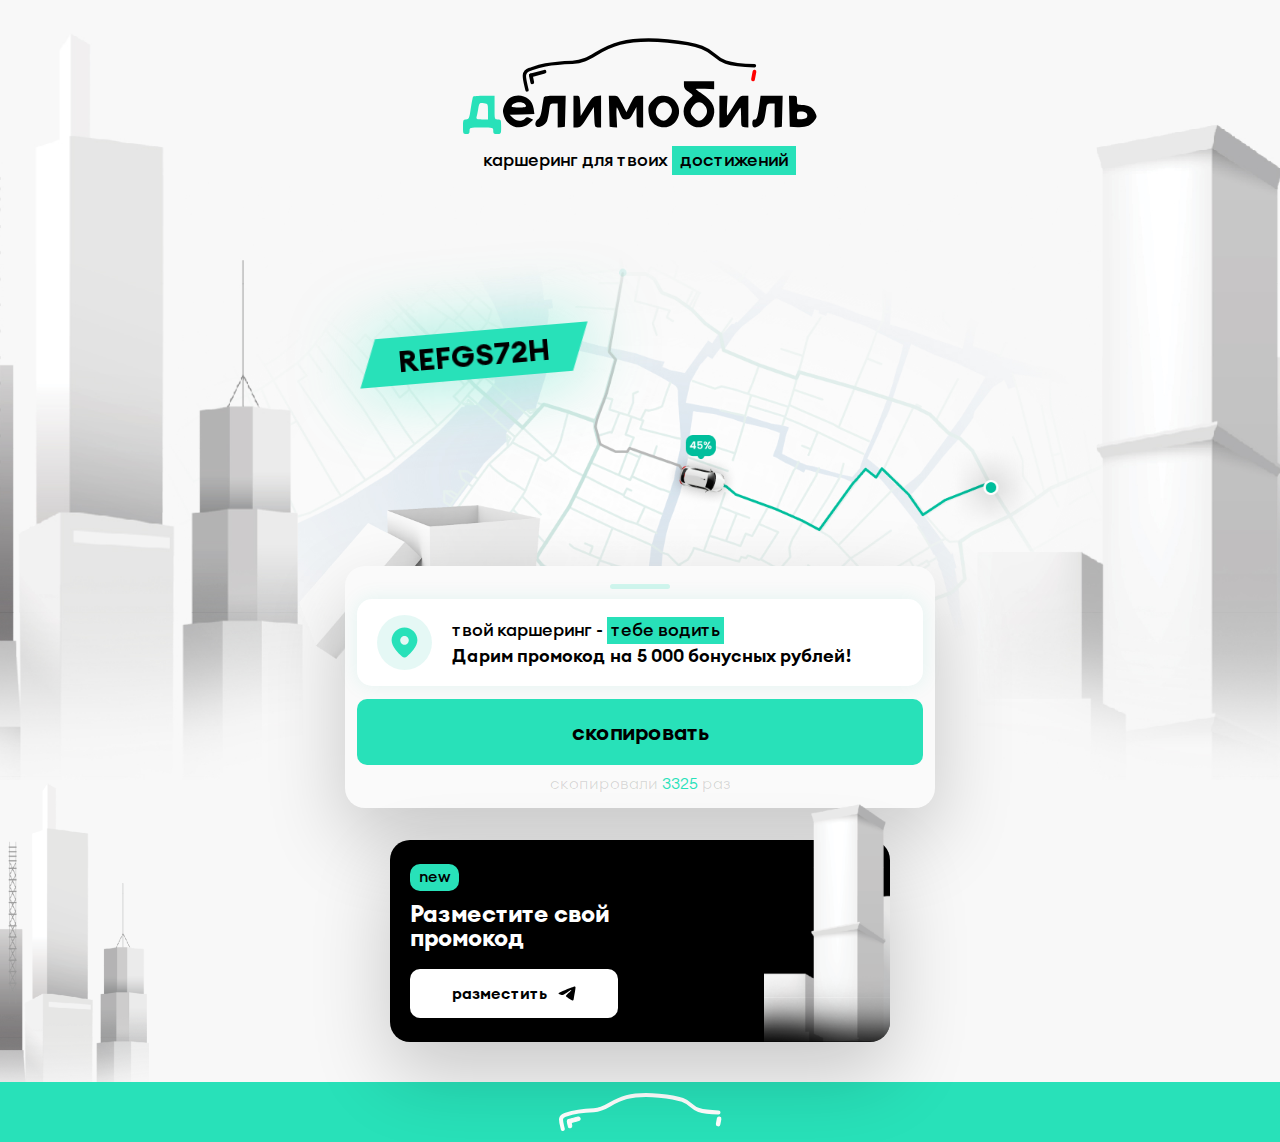
==== 2.html @ f7363f33 "new fix" ====
<!DOCTYPE html>
<html lang="ru">

<head>
    <meta charset="UTF-8">
    <meta name="viewport" content="width=device-width, initial-scale=1.0">
    <title>Делимобиль</title>
    <meta name="theme-color" content="#F8F8F8">
    <link rel="shortcut icon" href="favicon.ico" type="image/x-icon">
    <link rel="stylesheet" href="./fonts/stylesheet.css">
    <link rel="stylesheet" href="./css/style.css?=456">

</head>

<body>
    <main>
        <div class="logo">
            <img src="img/logo.svg" alt="logo">
            <h1>каршеринг для твоих <mark>достижений</mark></h1>
        </div>

        <p class="code" id="qrCodeText">REFGS72H</p>

        <div class="item">
            <p class="fx">
                <img src="img/pin.svg" alt="pin">
                <span>твой каршеринг - <mark>тебе водить</mark> <br>
                    <strong>Дарим промокод на 5 000 бонусных рублей!</strong>
                </span>
            </p>
            <button class="btn" id="qrBtn">скопировать</button>
            <p class="copied">скопировали <span id="amount">3325</span> раз</p>
        </div>
    </main>

    <section class="poster">
        <div class="post">
            <span class="post__tag">new</span>
            <h2 class="post__heading">Разместите свой промокод</h2>
            <a href="#" class="btn__white fx">разместить <img src="img/telegram.svg" alt="#"></a>
            <img src="img/city1.png" alt="i" loading="lazy" class="post__img">
        </div>
        <img src="img/city2.png" alt="i" loading="lazy" class="poster__img">
    </section>

    <footer><img src="img/contur.svg" alt="Делимобиль" title="Делимобиль"></footer>

    <script src="js/code.js"></script>
    <script src="js/script.js"></script>
</body>

</html>
---- fonts/stylesheet.css ----
@font-face {
    font-family: 'Euclid Circular A';
    src: url('EuclidCircularA-Bold.woff2') format('woff2'),
        url('EuclidCircularA-Bold.woff') format('woff');
    font-weight: bold;
    font-style: normal;
}

@font-face {
    font-family: 'Euclid Circular A';
    src: url('EuclidCircularA-Light.woff2') format('woff2'),
        url('EuclidCircularA-Light.woff') format('woff');
    font-weight: 300;
    font-style: normal;
}

@font-face {
    font-family: 'Euclid Circular A';
    src: url('EuclidCircularA-SemiBold.woff2') format('woff2'),
        url('EuclidCircularA-SemiBold.woff') format('woff');
    font-weight: 600;
    font-style: normal;
}

@font-face {
    font-family: 'Euclid Circular A';
    src: url('EuclidCircularA-Medium.woff2') format('woff2'),
        url('EuclidCircularA-Medium.woff') format('woff');
    font-weight: 500;
    font-style: normal;
}
---- css/style.css ----
html{font-family:sans-serif;-ms-text-size-adjust:100%;-webkit-text-size-adjust:100%}body{margin:0}article,aside,details,figcaption,figure,footer,header,hgroup,main,nav,section,summary{display:block}audio,canvas,progress,video{display:inline-block;vertical-align:baseline}audio:not([controls]){display:none;height:0}[hidden],template{display:none}a{background:rgba(0,0,0,0)}a:active,a:hover{outline:0}abbr[title]{border-bottom:1px dotted}b,strong{font-weight:bold}dfn{font-style:italic}h1{font-size:2em;margin:.67em 0}mark{background:#ff0;color:#000}small{font-size:80%}sub,sup{font-size:75%;line-height:0;position:relative;vertical-align:baseline}sup{top:-0.5em}sub{bottom:-0.25em}img{border:0}svg:not(:root){overflow:hidden}figure{margin:1em 40px}hr{-moz-box-sizing:content-box;-webkit-box-sizing:content-box;box-sizing:content-box;height:0}pre{overflow:auto}code,kbd,pre,samp{font-family:monospace,monospace;font-size:1em}button,input,optgroup,select,textarea{color:inherit;font:inherit;margin:0}button{overflow:visible}button,select{text-transform:none}button,html input[type=button],input[type=reset],input[type=submit]{-webkit-appearance:button;cursor:pointer}button[disabled],html input[disabled]{cursor:default}button::-moz-focus-inner,input::-moz-focus-inner{border:0;padding:0}input{line-height:normal}input[type=checkbox],input[type=radio]{-webkit-box-sizing:border-box;-moz-box-sizing:border-box;box-sizing:border-box;padding:0}input[type=number]::-webkit-inner-spin-button,input[type=number]::-webkit-outer-spin-button{height:auto}input[type=search]{-webkit-appearance:textfield;-moz-box-sizing:content-box;-webkit-box-sizing:content-box;box-sizing:content-box}input[type=search]::-webkit-search-cancel-button,input[type=search]::-webkit-search-decoration{-webkit-appearance:none}legend{border:0;padding:0}textarea{overflow:auto}optgroup{font-weight:bold}table{border-collapse:collapse;border-spacing:0}td,th{padding:0}*{padding:0;margin:0;-webkit-box-sizing:border-box;-moz-box-sizing:border-box;box-sizing:border-box;border:none;outline:none}html{scroll-behavior:smooth}body{min-height:100vh;color:#000;background-color:#f8f8f8;font-family:"Euclid Circular A",sans-serif;display:-webkit-box;display:-webkit-flex;display:-moz-box;display:-ms-flexbox;display:flex;-webkit-box-orient:vertical;-webkit-box-direction:normal;-webkit-flex-direction:column;-moz-box-orient:vertical;-moz-box-direction:normal;-ms-flex-direction:column;flex-direction:column}img{max-width:100%}a,button{display:inline-block;text-decoration:none;-webkit-transition:all ease .2s;-o-transition:all ease .2s;-moz-transition:all ease .2s;transition:all ease .2s;background-color:rgba(0,0,0,0)}a:active,button:active{-webkit-transform:scale(0.98);-moz-transform:scale(0.98);-ms-transform:scale(0.98);-o-transform:scale(0.98);transform:scale(0.98)}a img,button img{display:block}strong{font-weight:600}mark{background-color:#28e1b9;color:#000;display:inline-block;padding:2px 8px 4px}.btn{font-size:24px;line-height:30.43px;font-weight:600;display:block;-webkit-border-radius:10px;-moz-border-radius:10px;border-radius:10px;color:#000;background-color:#28e1b9;padding:25px;position:relative;z-index:1;overflow:hidden;-webkit-transition:.3s ease all;-o-transition:.3s ease all;-moz-transition:.3s ease all;transition:.3s ease all}.btn::before,.btn::after{content:"скопировано";position:absolute;top:120%;left:50%;-webkit-transform:translate(-50%, -50%);-moz-transform:translate(-50%, -50%);-ms-transform:translate(-50%, -50%);-o-transform:translate(-50%, -50%);transform:translate(-50%, -50%);z-index:-1;color:#000;-webkit-transition:.7s ease all;-o-transition:.7s ease all;-moz-transition:.7s ease all;transition:.7s ease all;overflow:hidden;opacity:0}.btn::after{content:"";-webkit-transition:1s ease all;-o-transition:1s ease all;-moz-transition:1s ease all;transition:1s ease all;opacity:1;width:100%;height:600px;top:50%;-webkit-border-radius:50%;-moz-border-radius:50%;border-radius:50%;-webkit-transform:translate(-50%, 0%) scale(0);-moz-transform:translate(-50%, 0%) scale(0);-ms-transform:translate(-50%, 0%) scale(0);-o-transform:translate(-50%, 0%) scale(0);transform:translate(-50%, 0%) scale(0);background-color:#d2f5ed;z-index:-1111}.btn[disabled]{background-color:rgba(0,0,0,0);pointer-events:none;color:rgba(0,0,0,0)}.btn[disabled]::before{top:50%;opacity:1}.btn[disabled]::after{-webkit-transform:translate(-50%, -50%) scale(1);-moz-transform:translate(-50%, -50%) scale(1);-ms-transform:translate(-50%, -50%) scale(1);-o-transform:translate(-50%, -50%) scale(1);transform:translate(-50%, -50%) scale(1)}.btn__white{font-weight:600;display:-webkit-inline-box !important;display:-webkit-inline-flex !important;display:-moz-inline-box !important;display:-ms-inline-flexbox !important;display:inline-flex !important;-webkit-border-radius:10px;-moz-border-radius:10px;border-radius:10px;background-color:#fff;padding:15px 42px;color:#000;gap:10px;line-height:120%}.fx,.fxb{display:-webkit-box;display:-webkit-flex;display:-moz-box;display:-ms-flexbox;display:flex;-webkit-box-align:center;-webkit-align-items:center;-moz-box-align:center;-ms-flex-align:center;align-items:center}.fxb{-webkit-box-pack:justify;-webkit-justify-content:space-between;-moz-box-pack:justify;-ms-flex-pack:justify;justify-content:space-between}.link{width:-webkit-max-content;width:-moz-max-content;width:max-content;display:inline-block;color:#28e1b9;text-align:center;margin-top:12px;padding:2px 0;border-bottom:1px dashed #28e1b9}@media screen and (max-width: 1500px){.btn{font-size:22px;padding:18px}}@media screen and (max-width: 700px){mark{padding:2px 4px 3px}.btn{font-size:20px;padding:22px}}main{height:-webkit-calc(100vh - 60px);height:-moz-calc(100vh - 60px);height:calc(100vh - 60px);min-height:780px;max-height:1080px;background-image:url("../img/main.jpg");background-repeat:no-repeat;background-position:center center;-webkit-background-size:1900px auto;-moz-background-size:1900px auto;-o-background-size:1900px auto;background-size:1900px auto;padding:5vw 15px 2.5vw;position:relative;z-index:1;margin:auto 0;display:-webkit-box;display:-webkit-flex;display:-moz-box;display:-ms-flexbox;display:flex;-webkit-box-align:center;-webkit-align-items:center;-moz-box-align:center;-ms-flex-align:center;align-items:center;-webkit-box-pack:justify;-webkit-justify-content:space-between;-moz-box-pack:justify;-ms-flex-pack:justify;justify-content:space-between;-webkit-box-orient:vertical;-webkit-box-direction:normal;-webkit-flex-direction:column;-moz-box-orient:vertical;-moz-box-direction:normal;-ms-flex-direction:column;flex-direction:column}main .logo{margin:0 auto;text-align:center}main .logo img{margin:0 auto;width:27.6vw;max-width:530px;display:block}main h1{font-size:24px;font-weight:500}main .code{color:#000;font-size:40px;font-weight:700;padding:5px 40px;position:absolute;bottom:44%;left:37%;-webkit-transform:translate(-50%, -50%) rotate(-4.8deg);-moz-transform:translate(-50%, -50%) rotate(-4.8deg);-ms-transform:translate(-50%, -50%) rotate(-4.8deg);-o-transform:translate(-50%, -50%) rotate(-4.8deg);transform:translate(-50%, -50%) rotate(-4.8deg);-webkit-filter:drop-shadow(0px 0px 35px rgba(40, 225, 185, 0.5019607843));filter:drop-shadow(0px 0px 35px rgba(40, 225, 185, 0.5019607843))}main .code::before{content:"";display:block;width:100%;height:100%;top:0;left:0;z-index:-11;position:absolute;background-color:#28e1b9;-webkit-clip-path:polygon(8% 0, 100% 0%, 92% 100%, 0% 100%);clip-path:polygon(8% 0, 100% 0%, 92% 100%, 0% 100%)}main.third{padding-bottom:30px}@media screen and (max-width: 1500px){main{-webkit-background-size:1440px auto;-moz-background-size:1440px auto;-o-background-size:1440px auto;background-size:1440px auto;max-height:900px;min-height:680px;background-position:bottom center;padding:3vw 15px 2.5vw}main .code{bottom:52%;font-size:30px}main h1{font-size:18px}main.third{min-height:710px}}@media screen and (max-width: 1000px){main{height:unset;min-height:840px;-webkit-background-size:1640px auto;-moz-background-size:1640px auto;-o-background-size:1640px auto;background-size:1640px auto}main.third{min-height:840px}main .logo img{width:42.6vw}main .code{left:32%;bottom:43%}}@media screen and (max-width: 700px){main{padding:13vw 15px 10vw;height:unset;min-height:202vw;background-image:url("../img/main_mob.jpg");-webkit-background-size:contain;-moz-background-size:contain;-o-background-size:contain;background-size:contain;background-position:top 33vw center}main .logo img{width:62.1vw}main h1{font-size:15px}main .code{bottom:44%;left:28%;font-size:28px;padding:2px 20px}}.item{width:100%;max-width:655px;margin:auto auto 0;padding:33px 12px 15px;position:relative;z-index:1}.item::before{pointer-events:none;content:"";display:block;width:100%;height:100%;position:absolute;top:0;left:0;z-index:-1;-webkit-border-radius:20px;-moz-border-radius:20px;border-radius:20px;background:#fafafa;-webkit-box-shadow:0px 30px 80px 0px rgba(0,0,0,.2);-moz-box-shadow:0px 30px 80px 0px rgba(0,0,0,.2);box-shadow:0px 30px 80px 0px rgba(0,0,0,.2)}.item::after{pointer-events:none;content:"";display:block;width:100%;height:100%;background-repeat:no-repeat;background-position:top left;-webkit-background-size:286px auto;-moz-background-size:286px auto;-o-background-size:286px auto;background-size:286px auto;background-image:url("../img/gift.png");position:absolute;top:-113px;left:-52px;z-index:-11111}.item .fx{font-size:20px;line-height:130%;padding:16px 28px;background:#fff;gap:33px;-webkit-border-radius:15px;-moz-border-radius:15px;border-radius:15px;-webkit-box-shadow:0px 0px 20px 0px rgba(0,190,156,.1019607843);-moz-box-shadow:0px 0px 20px 0px rgba(0,190,156,.1019607843);box-shadow:0px 0px 20px 0px rgba(0,190,156,.1019607843);margin:0 0 13px;position:relative;z-index:1}.item .fx::before{content:"";display:block;width:60px;height:5px;top:-15px;left:50%;margin-left:-30px;-webkit-border-radius:5px;-moz-border-radius:5px;border-radius:5px;position:absolute;z-index:-1;background-color:rgba(40,225,185,.2)}.item mark{padding:1px 5px 2px}.item .btn{width:100%;margin-bottom:8px}.item .copied{text-align:center;font-size:16px;font-weight:300;color:rgba(0,0,0,.15)}.item .copied span{color:#28e1b9}@media screen and (max-width: 1500px){.item{max-width:590px}.item::after{top:-89px}.item .fx{font-size:18px;gap:20px;padding:16px 20px}.item .fx img{width:55px}.item mark{padding:1px 4px 2px}}@media screen and (max-width: 700px){.item .fx{gap:16px;font-size:15px;padding:8px 14px 9px}.item .fx img{max-width:44px}.item::after{top:-95px}}.poster{padding:0 15px 40px;position:relative;z-index:1}.poster__img{position:absolute;bottom:0;left:0;pointer-events:none}.post{background-color:#000;-webkit-box-shadow:0px 30px 80px 0px rgba(0,0,0,.2);-moz-box-shadow:0px 30px 80px 0px rgba(0,0,0,.2);box-shadow:0px 30px 80px 0px rgba(0,0,0,.2);-webkit-border-radius:20px;-moz-border-radius:20px;border-radius:20px;padding:24px 20px;position:relative;z-index:1;max-width:500px;margin:0 auto}.post__tag{display:inline-block;background-color:#28e1b9;color:#000;-webkit-border-radius:10px;-moz-border-radius:10px;border-radius:10px;padding:2px 9px 5px}.post__heading{color:#fff;max-width:60%;font-size:24px;line-height:24px;margin:10px 0 20px}.post__img{position:absolute;bottom:0;right:0;-webkit-border-radius:0 0 20px 0;-moz-border-radius:0 0 20px 0;border-radius:0 0 20px 0;height:120%;max-width:33%;-o-object-fit:contain;object-fit:contain;pointer-events:none;-o-object-position:bottom right;object-position:bottom right}footer{background-color:#28e1b9;text-align:center;padding:11px}footer img{margin:0 auto;display:block}@media screen and (max-width: 700px){footer img{max-width:122px}}/*# sourceMappingURL=style.css.map */
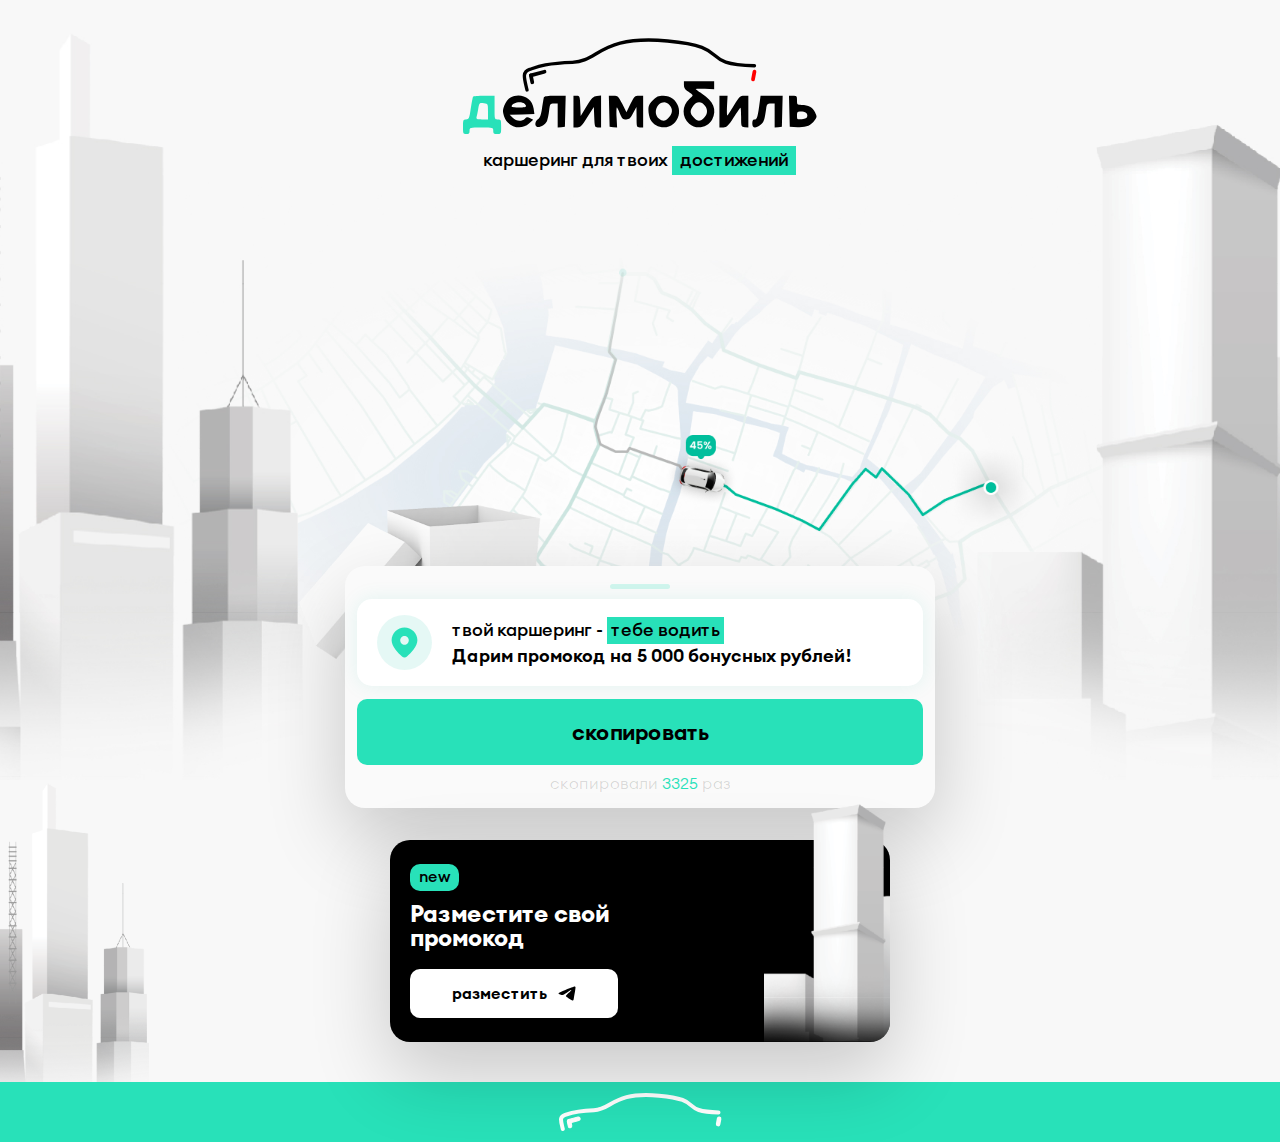
==== commit d13eb098: "new ver" ====
--- a/2.html
+++ b/2.html
@@ -8,7 +8,7 @@
     <meta name="theme-color" content="#F8F8F8">
     <link rel="shortcut icon" href="favicon.ico" type="image/x-icon">
     <link rel="stylesheet" href="./fonts/stylesheet.css">
-    <link rel="stylesheet" href="./css/style.css?=456">
+    <link rel="stylesheet" href="./css/style.css?=789">
 
 </head>
 
--- a/css/style.css
+++ b/css/style.css
@@ -1 +1 @@
-html{font-family:sans-serif;-ms-text-size-adjust:100%;-webkit-text-size-adjust:100%}body{margin:0}article,aside,details,figcaption,figure,footer,header,hgroup,main,nav,section,summary{display:block}audio,canvas,progress,video{display:inline-block;vertical-align:baseline}audio:not([controls]){display:none;height:0}[hidden],template{display:none}a{background:rgba(0,0,0,0)}a:active,a:hover{outline:0}abbr[title]{border-bottom:1px dotted}b,strong{font-weight:bold}dfn{font-style:italic}h1{font-size:2em;margin:.67em 0}mark{background:#ff0;color:#000}small{font-size:80%}sub,sup{font-size:75%;line-height:0;position:relative;vertical-align:baseline}sup{top:-0.5em}sub{bottom:-0.25em}img{border:0}svg:not(:root){overflow:hidden}figure{margin:1em 40px}hr{-moz-box-sizing:content-box;-webkit-box-sizing:content-box;box-sizing:content-box;height:0}pre{overflow:auto}code,kbd,pre,samp{font-family:monospace,monospace;font-size:1em}button,input,optgroup,select,textarea{color:inherit;font:inherit;margin:0}button{overflow:visible}button,select{text-transform:none}button,html input[type=button],input[type=reset],input[type=submit]{-webkit-appearance:button;cursor:pointer}button[disabled],html input[disabled]{cursor:default}button::-moz-focus-inner,input::-moz-focus-inner{border:0;padding:0}input{line-height:normal}input[type=checkbox],input[type=radio]{-webkit-box-sizing:border-box;-moz-box-sizing:border-box;box-sizing:border-box;padding:0}input[type=number]::-webkit-inner-spin-button,input[type=number]::-webkit-outer-spin-button{height:auto}input[type=search]{-webkit-appearance:textfield;-moz-box-sizing:content-box;-webkit-box-sizing:content-box;box-sizing:content-box}input[type=search]::-webkit-search-cancel-button,input[type=search]::-webkit-search-decoration{-webkit-appearance:none}legend{border:0;padding:0}textarea{overflow:auto}optgroup{font-weight:bold}table{border-collapse:collapse;border-spacing:0}td,th{padding:0}*{padding:0;margin:0;-webkit-box-sizing:border-box;-moz-box-sizing:border-box;box-sizing:border-box;border:none;outline:none}html{scroll-behavior:smooth}body{min-height:100vh;color:#000;background-color:#f8f8f8;font-family:"Euclid Circular A",sans-serif;display:-webkit-box;display:-webkit-flex;display:-moz-box;display:-ms-flexbox;display:flex;-webkit-box-orient:vertical;-webkit-box-direction:normal;-webkit-flex-direction:column;-moz-box-orient:vertical;-moz-box-direction:normal;-ms-flex-direction:column;flex-direction:column}img{max-width:100%}a,button{display:inline-block;text-decoration:none;-webkit-transition:all ease .2s;-o-transition:all ease .2s;-moz-transition:all ease .2s;transition:all ease .2s;background-color:rgba(0,0,0,0)}a:active,button:active{-webkit-transform:scale(0.98);-moz-transform:scale(0.98);-ms-transform:scale(0.98);-o-transform:scale(0.98);transform:scale(0.98)}a img,button img{display:block}strong{font-weight:600}mark{background-color:#28e1b9;color:#000;display:inline-block;padding:2px 8px 4px}.btn{font-size:24px;line-height:30.43px;font-weight:600;display:block;-webkit-border-radius:10px;-moz-border-radius:10px;border-radius:10px;color:#000;background-color:#28e1b9;padding:25px;position:relative;z-index:1;overflow:hidden;-webkit-transition:.3s ease all;-o-transition:.3s ease all;-moz-transition:.3s ease all;transition:.3s ease all}.btn::before,.btn::after{content:"скопировано";position:absolute;top:120%;left:50%;-webkit-transform:translate(-50%, -50%);-moz-transform:translate(-50%, -50%);-ms-transform:translate(-50%, -50%);-o-transform:translate(-50%, -50%);transform:translate(-50%, -50%);z-index:-1;color:#000;-webkit-transition:.7s ease all;-o-transition:.7s ease all;-moz-transition:.7s ease all;transition:.7s ease all;overflow:hidden;opacity:0}.btn::after{content:"";-webkit-transition:1s ease all;-o-transition:1s ease all;-moz-transition:1s ease all;transition:1s ease all;opacity:1;width:100%;height:600px;top:50%;-webkit-border-radius:50%;-moz-border-radius:50%;border-radius:50%;-webkit-transform:translate(-50%, 0%) scale(0);-moz-transform:translate(-50%, 0%) scale(0);-ms-transform:translate(-50%, 0%) scale(0);-o-transform:translate(-50%, 0%) scale(0);transform:translate(-50%, 0%) scale(0);background-color:#d2f5ed;z-index:-1111}.btn[disabled]{background-color:rgba(0,0,0,0);pointer-events:none;color:rgba(0,0,0,0)}.btn[disabled]::before{top:50%;opacity:1}.btn[disabled]::after{-webkit-transform:translate(-50%, -50%) scale(1);-moz-transform:translate(-50%, -50%) scale(1);-ms-transform:translate(-50%, -50%) scale(1);-o-transform:translate(-50%, -50%) scale(1);transform:translate(-50%, -50%) scale(1)}.btn__white{font-weight:600;display:-webkit-inline-box !important;display:-webkit-inline-flex !important;display:-moz-inline-box !important;display:-ms-inline-flexbox !important;display:inline-flex !important;-webkit-border-radius:10px;-moz-border-radius:10px;border-radius:10px;background-color:#fff;padding:15px 42px;color:#000;gap:10px;line-height:120%}.fx,.fxb{display:-webkit-box;display:-webkit-flex;display:-moz-box;display:-ms-flexbox;display:flex;-webkit-box-align:center;-webkit-align-items:center;-moz-box-align:center;-ms-flex-align:center;align-items:center}.fxb{-webkit-box-pack:justify;-webkit-justify-content:space-between;-moz-box-pack:justify;-ms-flex-pack:justify;justify-content:space-between}.link{width:-webkit-max-content;width:-moz-max-content;width:max-content;display:inline-block;color:#28e1b9;text-align:center;margin-top:12px;padding:2px 0;border-bottom:1px dashed #28e1b9}@media screen and (max-width: 1500px){.btn{font-size:22px;padding:18px}}@media screen and (max-width: 700px){mark{padding:2px 4px 3px}.btn{font-size:20px;padding:22px}}main{height:-webkit-calc(100vh - 60px);height:-moz-calc(100vh - 60px);height:calc(100vh - 60px);min-height:780px;max-height:1080px;background-image:url("../img/main.jpg");background-repeat:no-repeat;background-position:center center;-webkit-background-size:1900px auto;-moz-background-size:1900px auto;-o-background-size:1900px auto;background-size:1900px auto;padding:5vw 15px 2.5vw;position:relative;z-index:1;margin:auto 0;display:-webkit-box;display:-webkit-flex;display:-moz-box;display:-ms-flexbox;display:flex;-webkit-box-align:center;-webkit-align-items:center;-moz-box-align:center;-ms-flex-align:center;align-items:center;-webkit-box-pack:justify;-webkit-justify-content:space-between;-moz-box-pack:justify;-ms-flex-pack:justify;justify-content:space-between;-webkit-box-orient:vertical;-webkit-box-direction:normal;-webkit-flex-direction:column;-moz-box-orient:vertical;-moz-box-direction:normal;-ms-flex-direction:column;flex-direction:column}main .logo{margin:0 auto;text-align:center}main .logo img{margin:0 auto;width:27.6vw;max-width:530px;display:block}main h1{font-size:24px;font-weight:500}main .code{color:#000;font-size:40px;font-weight:700;padding:5px 40px;position:absolute;bottom:44%;left:37%;-webkit-transform:translate(-50%, -50%) rotate(-4.8deg);-moz-transform:translate(-50%, -50%) rotate(-4.8deg);-ms-transform:translate(-50%, -50%) rotate(-4.8deg);-o-transform:translate(-50%, -50%) rotate(-4.8deg);transform:translate(-50%, -50%) rotate(-4.8deg);-webkit-filter:drop-shadow(0px 0px 35px rgba(40, 225, 185, 0.5019607843));filter:drop-shadow(0px 0px 35px rgba(40, 225, 185, 0.5019607843))}main .code::before{content:"";display:block;width:100%;height:100%;top:0;left:0;z-index:-11;position:absolute;background-color:#28e1b9;-webkit-clip-path:polygon(8% 0, 100% 0%, 92% 100%, 0% 100%);clip-path:polygon(8% 0, 100% 0%, 92% 100%, 0% 100%)}main.third{padding-bottom:30px}@media screen and (max-width: 1500px){main{-webkit-background-size:1440px auto;-moz-background-size:1440px auto;-o-background-size:1440px auto;background-size:1440px auto;max-height:900px;min-height:680px;background-position:bottom center;padding:3vw 15px 2.5vw}main .code{bottom:52%;font-size:30px}main h1{font-size:18px}main.third{min-height:710px}}@media screen and (max-width: 1000px){main{height:unset;min-height:840px;-webkit-background-size:1640px auto;-moz-background-size:1640px auto;-o-background-size:1640px auto;background-size:1640px auto}main.third{min-height:840px}main .logo img{width:42.6vw}main .code{left:32%;bottom:43%}}@media screen and (max-width: 700px){main{padding:13vw 15px 10vw;height:unset;min-height:202vw;background-image:url("../img/main_mob.jpg");-webkit-background-size:contain;-moz-background-size:contain;-o-background-size:contain;background-size:contain;background-position:top 33vw center}main .logo img{width:62.1vw}main h1{font-size:15px}main .code{bottom:44%;left:28%;font-size:28px;padding:2px 20px}}.item{width:100%;max-width:655px;margin:auto auto 0;padding:33px 12px 15px;position:relative;z-index:1}.item::before{pointer-events:none;content:"";display:block;width:100%;height:100%;position:absolute;top:0;left:0;z-index:-1;-webkit-border-radius:20px;-moz-border-radius:20px;border-radius:20px;background:#fafafa;-webkit-box-shadow:0px 30px 80px 0px rgba(0,0,0,.2);-moz-box-shadow:0px 30px 80px 0px rgba(0,0,0,.2);box-shadow:0px 30px 80px 0px rgba(0,0,0,.2)}.item::after{pointer-events:none;content:"";display:block;width:100%;height:100%;background-repeat:no-repeat;background-position:top left;-webkit-background-size:286px auto;-moz-background-size:286px auto;-o-background-size:286px auto;background-size:286px auto;background-image:url("../img/gift.png");position:absolute;top:-113px;left:-52px;z-index:-11111}.item .fx{font-size:20px;line-height:130%;padding:16px 28px;background:#fff;gap:33px;-webkit-border-radius:15px;-moz-border-radius:15px;border-radius:15px;-webkit-box-shadow:0px 0px 20px 0px rgba(0,190,156,.1019607843);-moz-box-shadow:0px 0px 20px 0px rgba(0,190,156,.1019607843);box-shadow:0px 0px 20px 0px rgba(0,190,156,.1019607843);margin:0 0 13px;position:relative;z-index:1}.item .fx::before{content:"";display:block;width:60px;height:5px;top:-15px;left:50%;margin-left:-30px;-webkit-border-radius:5px;-moz-border-radius:5px;border-radius:5px;position:absolute;z-index:-1;background-color:rgba(40,225,185,.2)}.item mark{padding:1px 5px 2px}.item .btn{width:100%;margin-bottom:8px}.item .copied{text-align:center;font-size:16px;font-weight:300;color:rgba(0,0,0,.15)}.item .copied span{color:#28e1b9}@media screen and (max-width: 1500px){.item{max-width:590px}.item::after{top:-89px}.item .fx{font-size:18px;gap:20px;padding:16px 20px}.item .fx img{width:55px}.item mark{padding:1px 4px 2px}}@media screen and (max-width: 700px){.item .fx{gap:16px;font-size:15px;padding:8px 14px 9px}.item .fx img{max-width:44px}.item::after{top:-95px}}.poster{padding:0 15px 40px;position:relative;z-index:1}.poster__img{position:absolute;bottom:0;left:0;pointer-events:none}.post{background-color:#000;-webkit-box-shadow:0px 30px 80px 0px rgba(0,0,0,.2);-moz-box-shadow:0px 30px 80px 0px rgba(0,0,0,.2);box-shadow:0px 30px 80px 0px rgba(0,0,0,.2);-webkit-border-radius:20px;-moz-border-radius:20px;border-radius:20px;padding:24px 20px;position:relative;z-index:1;max-width:500px;margin:0 auto}.post__tag{display:inline-block;background-color:#28e1b9;color:#000;-webkit-border-radius:10px;-moz-border-radius:10px;border-radius:10px;padding:2px 9px 5px}.post__heading{color:#fff;max-width:60%;font-size:24px;line-height:24px;margin:10px 0 20px}.post__img{position:absolute;bottom:0;right:0;-webkit-border-radius:0 0 20px 0;-moz-border-radius:0 0 20px 0;border-radius:0 0 20px 0;height:120%;max-width:33%;-o-object-fit:contain;object-fit:contain;pointer-events:none;-o-object-position:bottom right;object-position:bottom right}footer{background-color:#28e1b9;text-align:center;padding:11px}footer img{margin:0 auto;display:block}@media screen and (max-width: 700px){footer img{max-width:122px}}/*# sourceMappingURL=style.css.map */+html{font-family:sans-serif;-ms-text-size-adjust:100%;-webkit-text-size-adjust:100%}body{margin:0}article,aside,details,figcaption,figure,footer,header,hgroup,main,nav,section,summary{display:block}audio,canvas,progress,video{display:inline-block;vertical-align:baseline}audio:not([controls]){display:none;height:0}[hidden],template{display:none}a{background:rgba(0,0,0,0)}a:active,a:hover{outline:0}abbr[title]{border-bottom:1px dotted}b,strong{font-weight:bold}dfn{font-style:italic}h1{font-size:2em;margin:.67em 0}mark{background:#ff0;color:#000}small{font-size:80%}sub,sup{font-size:75%;line-height:0;position:relative;vertical-align:baseline}sup{top:-0.5em}sub{bottom:-0.25em}img{border:0}svg:not(:root){overflow:hidden}figure{margin:1em 40px}hr{-moz-box-sizing:content-box;-webkit-box-sizing:content-box;box-sizing:content-box;height:0}pre{overflow:auto}code,kbd,pre,samp{font-family:monospace,monospace;font-size:1em}button,input,optgroup,select,textarea{color:inherit;font:inherit;margin:0}button{overflow:visible}button,select{text-transform:none}button,html input[type=button],input[type=reset],input[type=submit]{-webkit-appearance:button;cursor:pointer}button[disabled],html input[disabled]{cursor:default}button::-moz-focus-inner,input::-moz-focus-inner{border:0;padding:0}input{line-height:normal}input[type=checkbox],input[type=radio]{-webkit-box-sizing:border-box;-moz-box-sizing:border-box;box-sizing:border-box;padding:0}input[type=number]::-webkit-inner-spin-button,input[type=number]::-webkit-outer-spin-button{height:auto}input[type=search]{-webkit-appearance:textfield;-moz-box-sizing:content-box;-webkit-box-sizing:content-box;box-sizing:content-box}input[type=search]::-webkit-search-cancel-button,input[type=search]::-webkit-search-decoration{-webkit-appearance:none}legend{border:0;padding:0}textarea{overflow:auto}optgroup{font-weight:bold}table{border-collapse:collapse;border-spacing:0}td,th{padding:0}*{padding:0;margin:0;-webkit-box-sizing:border-box;-moz-box-sizing:border-box;box-sizing:border-box;border:none;outline:none}html{scroll-behavior:smooth}body{min-height:100vh;color:#000;background-color:#f8f8f8;font-family:"Euclid Circular A",sans-serif;display:-webkit-box;display:-webkit-flex;display:-moz-box;display:-ms-flexbox;display:flex;-webkit-box-orient:vertical;-webkit-box-direction:normal;-webkit-flex-direction:column;-moz-box-orient:vertical;-moz-box-direction:normal;-ms-flex-direction:column;flex-direction:column}img{max-width:100%}a,button{display:inline-block;text-decoration:none;-webkit-transition:all ease .2s;-o-transition:all ease .2s;transition:all ease .2s;background-color:rgba(0,0,0,0)}a:active,button:active{-webkit-transform:scale(0.98);-ms-transform:scale(0.98);-o-transform:scale(0.98);transform:scale(0.98)}a img,button img{display:block}strong{font-weight:600}mark{background-color:#28e1b9;color:#000;display:inline-block;padding:2px 8px 4px}.btn{font-size:24px;line-height:30.43px;font-weight:600;display:block;-webkit-border-radius:10px;border-radius:10px;color:#000;background-color:#28e1b9;padding:25px;position:relative;z-index:1;overflow:hidden;-webkit-transition:.3s ease all;-o-transition:.3s ease all;transition:.3s ease all}.btn::before,.btn::after{content:"скопировано";position:absolute;top:120%;left:50%;-webkit-transform:translate(-50%, -50%);-ms-transform:translate(-50%, -50%);-o-transform:translate(-50%, -50%);transform:translate(-50%, -50%);z-index:-1;color:#000;-webkit-transition:.7s ease all;-o-transition:.7s ease all;transition:.7s ease all;overflow:hidden;opacity:0}.btn::after{content:"";-webkit-transition:1s ease all;-o-transition:1s ease all;transition:1s ease all;opacity:1;width:100%;height:600px;top:50%;-webkit-border-radius:50%;border-radius:50%;-webkit-transform:translate(-50%, 0%) scale(0);-ms-transform:translate(-50%, 0%) scale(0);-o-transform:translate(-50%, 0%) scale(0);transform:translate(-50%, 0%) scale(0);background-color:#d2f5ed;z-index:-1111}.btn[disabled]{background-color:rgba(0,0,0,0);pointer-events:none;color:rgba(0,0,0,0)}.btn[disabled]::before{top:50%;opacity:1}.btn[disabled]::after{-webkit-transform:translate(-50%, -50%) scale(1);-ms-transform:translate(-50%, -50%) scale(1);-o-transform:translate(-50%, -50%) scale(1);transform:translate(-50%, -50%) scale(1)}.btn__white{font-weight:600;display:-webkit-inline-box !important;display:-webkit-inline-flex !important;display:-moz-inline-box !important;display:-ms-inline-flexbox !important;display:inline-flex !important;-webkit-border-radius:10px;border-radius:10px;background-color:#fff;padding:15px 42px;color:#000;gap:10px;line-height:120%}.fx,.fxb{display:-webkit-box;display:-webkit-flex;display:-moz-box;display:-ms-flexbox;display:flex;-webkit-box-align:center;-webkit-align-items:center;-moz-box-align:center;-ms-flex-align:center;align-items:center}.fxb{-webkit-box-pack:justify;-webkit-justify-content:space-between;-moz-box-pack:justify;-ms-flex-pack:justify;justify-content:space-between}.link{width:-webkit-max-content;width:-moz-max-content;width:max-content;display:inline-block;color:#28e1b9;text-align:center;padding:2px 0;border-bottom:1px dashed #28e1b9}@media screen and (max-width: 1500px){.btn{font-size:22px;padding:18px}}@media screen and (max-width: 700px){mark{padding:2px 4px 3px}.btn{font-size:20px;padding:22px}}main{height:-webkit-calc(100vh - 60px);height:calc(100vh - 60px);min-height:780px;max-height:1080px;background-image:url("../img/main.jpg");background-repeat:no-repeat;background-position:center center;-webkit-background-size:1900px auto;-o-background-size:1900px auto;background-size:1900px auto;padding:5vw 15px 2.5vw;position:relative;z-index:1;margin:auto 0;display:-webkit-box;display:-webkit-flex;display:-moz-box;display:-ms-flexbox;display:flex;-webkit-box-align:center;-webkit-align-items:center;-moz-box-align:center;-ms-flex-align:center;align-items:center;-webkit-box-pack:justify;-webkit-justify-content:space-between;-moz-box-pack:justify;-ms-flex-pack:justify;justify-content:space-between;-webkit-box-orient:vertical;-webkit-box-direction:normal;-webkit-flex-direction:column;-moz-box-orient:vertical;-moz-box-direction:normal;-ms-flex-direction:column;flex-direction:column}main .logo{margin:0 auto;text-align:center}main .logo img{margin:0 auto;width:27.6vw;max-width:530px;display:block}main h1{font-size:24px;font-weight:500}main .code{color:#000;font-size:40px;font-weight:700;padding:5px 40px;position:absolute;bottom:44%;left:37%;-webkit-filter:drop-shadow(0px 0px 35px rgba(40, 225, 185, 0.5019607843));filter:drop-shadow(0px 0px 35px rgba(40, 225, 185, 0.5019607843));-webkit-transition:.4s all ease;-o-transition:.4s all ease;transition:.4s all ease;opacity:0;-webkit-transform:translate(-50%, 10%) rotate(-4.8deg);-ms-transform:translate(-50%, 10%) rotate(-4.8deg);-o-transform:translate(-50%, 10%) rotate(-4.8deg);transform:translate(-50%, 10%) rotate(-4.8deg)}main .code.acive{-webkit-animation:fadeUp .4s ease forwards;-o-animation:fadeUp .4s ease forwards;animation:fadeUp .4s ease forwards}main .code::before{content:"";display:block;width:100%;height:100%;top:0;left:0;z-index:-11;position:absolute;background-color:#28e1b9;-webkit-clip-path:polygon(8% 0, 100% 0%, 92% 100%, 0% 100%);clip-path:polygon(8% 0, 100% 0%, 92% 100%, 0% 100%)}@media screen and (max-width: 1500px){main{-webkit-background-size:1440px auto;-o-background-size:1440px auto;background-size:1440px auto;max-height:900px;min-height:680px;background-position:bottom center;padding:3vw 15px 2.5vw}main .code{bottom:52%;font-size:30px}main h1{font-size:18px}}@media screen and (max-width: 1000px){main{height:unset;min-height:840px;-webkit-background-size:1640px auto;-o-background-size:1640px auto;background-size:1640px auto}main.third{min-height:840px}main .logo img{width:42.6vw}main .code{left:32%;bottom:43%}}@media screen and (max-width: 700px){main{padding:8vw 15px 10vw;height:unset;min-height:202vw;background-image:url("../img/main_mob.jpg");-webkit-background-size:contain;-o-background-size:contain;background-size:contain;background-position:top 28vw center}main .logo img{width:62.1vw}main h1{font-size:15px}main .code{bottom:44%;left:28%;font-size:28px;padding:2px 20px}}.third{text-align:center;padding-bottom:10px;position:relative;top:-16px;z-index:1;opacity:.9}.item{width:100%;max-width:655px;margin:auto auto 0;padding:33px 12px 15px;position:relative;z-index:1}.item::before{pointer-events:none;content:"";display:block;width:100%;height:100%;position:absolute;top:0;left:0;z-index:-1;-webkit-border-radius:20px;border-radius:20px;background:#fafafa;-webkit-box-shadow:0px 30px 80px 0px rgba(0,0,0,.2);box-shadow:0px 30px 80px 0px rgba(0,0,0,.2)}.item::after{pointer-events:none;content:"";display:block;width:100%;height:100%;background-repeat:no-repeat;background-position:top left;-webkit-background-size:286px auto;-o-background-size:286px auto;background-size:286px auto;background-image:url("../img/gift.png");position:absolute;top:-113px;left:-52px;z-index:-11111}.item .fx{font-size:20px;line-height:130%;padding:16px 28px;background:#fff;gap:33px;-webkit-border-radius:15px;border-radius:15px;-webkit-box-shadow:0px 0px 20px 0px rgba(0,190,156,.1019607843);box-shadow:0px 0px 20px 0px rgba(0,190,156,.1019607843);margin:0 0 13px;position:relative;z-index:1}.item .fx::before{content:"";display:block;width:60px;height:5px;top:-15px;left:50%;margin-left:-30px;-webkit-border-radius:5px;border-radius:5px;position:absolute;z-index:-1;background-color:rgba(40,225,185,.2)}.item mark{padding:1px 5px 2px}.item .btn{width:100%;margin-bottom:8px}.item .copied{text-align:center;font-size:16px;font-weight:300;color:rgba(0,0,0,.15)}.item .copied span{color:#28e1b9}@media screen and (max-width: 1500px){.item{max-width:590px}.item::after{top:-89px}.item .fx{font-size:18px;gap:20px;padding:16px 20px}.item .fx img{width:55px}.item mark{padding:1px 4px 2px}}@media screen and (max-width: 700px){.item .fx{gap:16px;font-size:15px;padding:8px 14px 9px}.item .fx img{max-width:44px}.item::after{top:-95px}}.poster{padding:0 15px 40px;position:relative;z-index:1}.poster__img{position:absolute;bottom:0;left:0;pointer-events:none}.post{background-color:#000;-webkit-box-shadow:0px 30px 80px 0px rgba(0,0,0,.2);box-shadow:0px 30px 80px 0px rgba(0,0,0,.2);-webkit-border-radius:20px;border-radius:20px;padding:24px 20px;position:relative;z-index:1;max-width:500px;margin:0 auto}.post__tag{display:inline-block;background-color:#28e1b9;color:#000;-webkit-border-radius:10px;border-radius:10px;padding:2px 9px 5px}.post__heading{color:#fff;max-width:60%;font-size:24px;line-height:24px;margin:10px 0 20px}.post__img{position:absolute;bottom:0;right:0;-webkit-border-radius:0 0 20px 0;border-radius:0 0 20px 0;height:120%;max-width:33%;-o-object-fit:contain;object-fit:contain;pointer-events:none;-o-object-position:bottom right;object-position:bottom right}@-webkit-keyframes fadeUp{0%{-webkit-transform:translate(-50%, 10%) rotate(-4.8deg);transform:translate(-50%, 10%) rotate(-4.8deg);opacity:0}100%{opacity:1;-webkit-transform:translate(-50%, -50%) rotate(-4.8deg);transform:translate(-50%, -50%) rotate(-4.8deg)}}@-o-keyframes fadeUp{0%{-o-transform:translate(-50%, 10%) rotate(-4.8deg);transform:translate(-50%, 10%) rotate(-4.8deg);opacity:0}100%{opacity:1;-o-transform:translate(-50%, -50%) rotate(-4.8deg);transform:translate(-50%, -50%) rotate(-4.8deg)}}@keyframes fadeUp{0%{-webkit-transform:translate(-50%, 10%) rotate(-4.8deg);-o-transform:translate(-50%, 10%) rotate(-4.8deg);transform:translate(-50%, 10%) rotate(-4.8deg);opacity:0}100%{opacity:1;-webkit-transform:translate(-50%, -50%) rotate(-4.8deg);-o-transform:translate(-50%, -50%) rotate(-4.8deg);transform:translate(-50%, -50%) rotate(-4.8deg)}}@-webkit-keyframes fadeDown{0%{opacity:1;-webkit-transform:translate(-50%, -50%) rotate(-4.8deg);transform:translate(-50%, -50%) rotate(-4.8deg)}100%{-webkit-transform:translate(-50%, 10%) rotate(-4.8deg);transform:translate(-50%, 10%) rotate(-4.8deg);opacity:0}}@-o-keyframes fadeDown{0%{opacity:1;-o-transform:translate(-50%, -50%) rotate(-4.8deg);transform:translate(-50%, -50%) rotate(-4.8deg)}100%{-o-transform:translate(-50%, 10%) rotate(-4.8deg);transform:translate(-50%, 10%) rotate(-4.8deg);opacity:0}}@keyframes fadeDown{0%{opacity:1;-webkit-transform:translate(-50%, -50%) rotate(-4.8deg);-o-transform:translate(-50%, -50%) rotate(-4.8deg);transform:translate(-50%, -50%) rotate(-4.8deg)}100%{-webkit-transform:translate(-50%, 10%) rotate(-4.8deg);-o-transform:translate(-50%, 10%) rotate(-4.8deg);transform:translate(-50%, 10%) rotate(-4.8deg);opacity:0}}footer{background-color:#28e1b9;text-align:center;padding:11px}footer img{margin:0 auto;display:block}@media screen and (max-width: 700px){footer img{max-width:122px}}/*# sourceMappingURL=style.css.map */